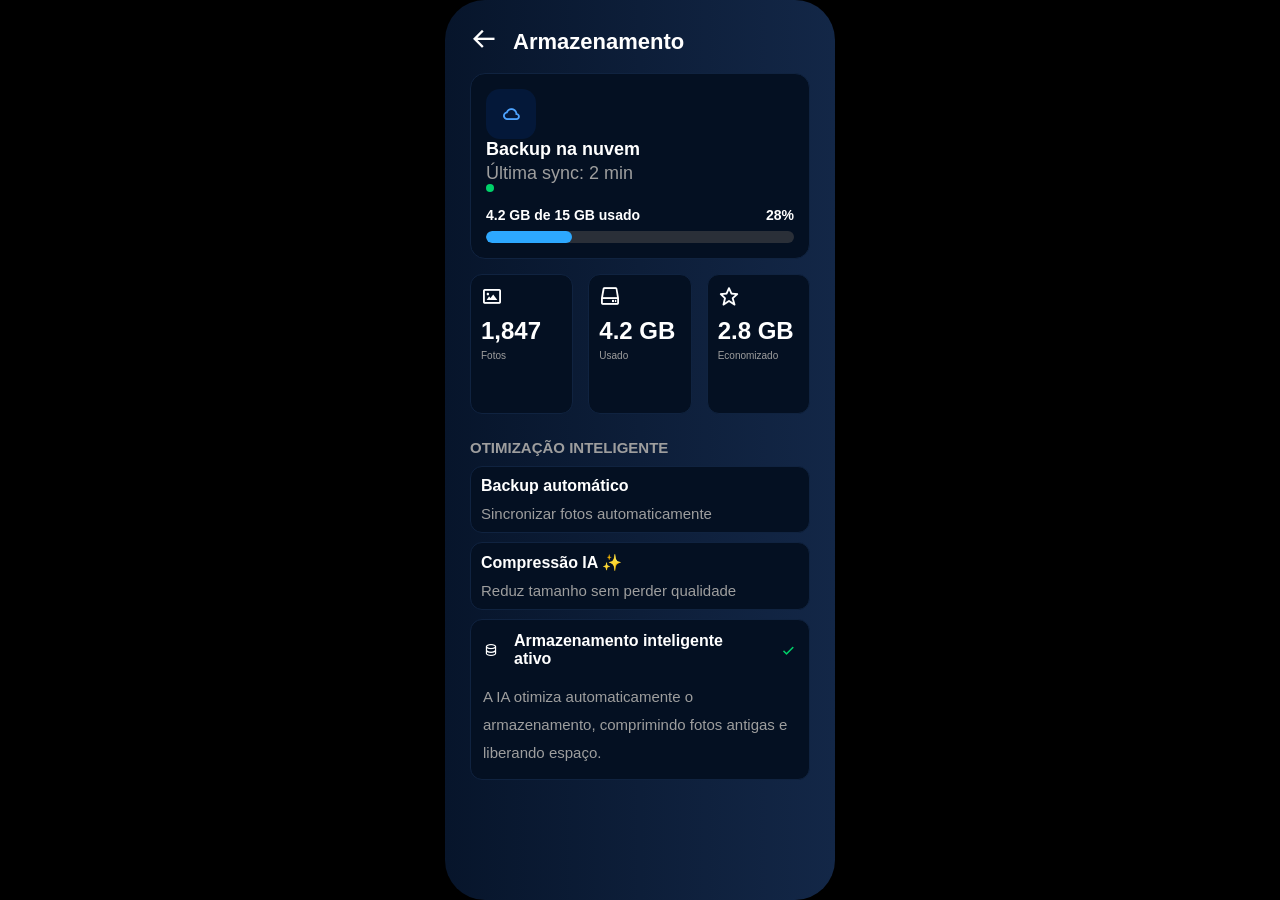
==== armazenamento.html @ 8c8d34b1 "feat/ add camera" ====
<!DOCTYPE html>
<html lang="pt-BR">
<head>
    <meta charset="UTF-8">
    <meta name="viewport" content="width=device-width, initial-scale=1.0">

    <link href="https://unpkg.com/boxicons@2.1.4/css/boxicons.min.css" rel="stylesheet">
     <link rel="stylesheet" href="./css/armazenamento.css">
     <link rel="stylesheet" href="./css/flexbox.css">

    <title>Armazenamento</title>
</head>

<body>

    <main class="armazenamento">

        <!-- TOPO -->
        <header class="topo-armazenamento">

            <a href="./index.html">
                <button class="voltar">
                    <i class='bx bx-arrow-back'></i>
                </button>
            </a>

            <h1>Armazenamento</h1>

        </header>

        <!-- BACKUP -->
        <section class="backup-card">

            <div class="backup-topo">

                <div class="icone-backup">
                    <i class='bx bx-cloud'></i>
                </div>

                <div class="texto-backup">
                    <h2>Backup na nuvem</h2>
                    <p>Última sync: 2 min</p>
                </div>

                <div class="status-online"></div>

            </div>

            <div class="backup-info">

                <span>4.2 GB de 15 GB usado</span>
                <span>28%</span>

            </div>

            <div class="barra">
                <div class="progresso"></div>
            </div>

        </section>

        <!-- CARDS -->
        <section class="cards-info">

            <div class="info-card">

                <i class='bx bx-image'></i>

                <h2>1,847</h2>

                <p>Fotos</p>

            </div>

            <div class="info-card">

                <i class='bx bx-hdd'></i>

                <h2>4.2 GB</h2>

                <p>Usado</p>

            </div>

            <div class="info-card">

                <i class='bx bx-star'></i>

                <h2>2.8 GB</h2>

                <p>Economizado</p>

            </div>

        </section>

        <section class="otimizacao">

            <h2>OTIMIZAÇÃO INTELIGENTE</h2>

            <div class="switch-card">

                <div>
                    <h3>Backup automático</h3>
                    <p>Sincronizar fotos automaticamente</p>
                </div>

        
            </div>

            <div class="switch-card">

                <div>
                    <h3>Compressão IA ✨</h3>
                    <p>Reduz tamanho sem perder qualidade</p>
                </div>


            </div>

        </section>

        <section class="ativo-card">

            <div class="ativo-topo">

                <i class='bx bx-data'></i>

                <h2>Armazenamento inteligente ativo</h2>

                <i class='bx bx-check check'></i>

            </div>

            <p>
                A IA otimiza automaticamente o armazenamento,
                comprimindo fotos antigas e liberando espaço.
            </p>

        </section>

    </main>

</body>
</html>
---- css/armazenamento.css ----
*{
    margin: 0;
    padding: 0;
    box-sizing: border-box;
    font-family: Arial, Helvetica, sans-serif;
}

body{
    background-color: black;
    color: white;
    min-height: 10vh;
}

.armazenamento{
    width: 390px;
    min-height: 100vh;
    background: linear-gradient(to right, #07152b, #132747);
    border-radius: 40px;
    padding: 25px;
}

.topo-armazenamento{
    margin-bottom: 15px;
}

.voltar{
    background: transparent;
    border: none;
    color: white;
    font-size: 28px;
    cursor: pointer;
}

.topo-armazenamento h1{
    font-size: 22px;
}

.backup-card{
    background: #041022;
    border: 1px solid #102340;
    border-radius: 15px;
    padding: 15px;
    margin-bottom: 15px;
}

.icone-backup{
    width: 50px;
    height: 50px;
    border-radius: 14px;
    background: rgba(0,100,255,0.1);
    color: #4da3ff;
    font-size: 20px;
}

.texto-backup h2{
    font-size: 18px;
    margin-bottom: 3px;
}

.texto-backup p{
    color: #9e9e9e;
    font-size: 18px;
}

.status-online{
    width: 8px;
    height: 8px;
    border-radius: 50%;

    background: #00d26a;
}

/* BARRA */

.backup-info{
    margin-top: 15px;
    margin-bottom: 8px;

    font-size: 14px;

    font-weight: bold;
}

.barra{
    width: 100%;
    height: 12px;

    background: #2a2f38;

    border-radius: 20px;

    overflow: hidden;
}

.progresso{
    width: 28%;
    height: 100%;

    background: #2da8ff;

    border-radius: 20px;
}


.cards-info{
    margin-bottom: 25px;
}

.info-card{
    background: #041022;

    border: 1px solid #102340;

    border-radius: 12px;

    padding: 10px;

    min-height: 140px;
}

.info-card i{
    font-size: 22px;

    margin-bottom: 10px;
}

.info-card h2{
    font-size: 24px;

    margin-bottom: 5px;
}

.info-card p{
    color: #9e9e9e;

    font-size: 10px;
}



.otimizacao h2{
    color: #9e9e9e;

    font-size: 15px;

    margin-bottom: 10px;
}

.switch-card{
    background: #041022;
    border: 1px solid #102340;
    border-radius: 12px;
    padding: 10px;
    margin-bottom: 9px;
}

.switch-card h3{
    font-size: 16px;
    margin-bottom: 10px;
}

.switch-card p{
    color: #9e9e9e;
    font-size: 15px;
}

.switch{
    position: relative;
    width: 50px;
    height: 24px;
}

.switch input{
    display: none;
}

.slider{
    position: absolute;
    background: #2f6fff;
    border-radius: 24px;
}

.slider::before{
    position: absolute;
    width: 26px;
    height: 26px;
    right: 4px;
    top: 4px;
    border-radius: 50%;
    background: white;
}


.ativo-card{
    background: #041022;
    border: 1px solid #102340;
    border-radius: 12px;
    padding: 12px;
}

.ativo-topo h2{
    font-size: 16px;
}

.check{
    color: #00d26a;
    font-size: 18px;
}

.ativo-card p{
    margin-top: 15px;
    color: #9e9e9e;
    font-size: 15px;
    line-height: 28px;
}
---- css/flexbox.css ----
body{
    display: flex;
    justify-content: center;
    align-items: center;
}

.camera{
    display: flex;
    flex-direction: column;
    justify-content: space-between;
}


.topo{
    display: flex;
    justify-content: space-between;
    align-items: center;
}


.zoom{
    display: flex;
    flex-direction: column;
    align-items: center;

    gap: 25px;
}

.modos{
    display: flex;
    justify-content: space-around;
    align-items: center;
}

.rodape{
    display: flex;
    justify-content: space-around;
    align-items: center;
}
.topo-config{
    display: flex;
    align-items: center;

    gap: 15px;
}

/* CARD */

.card{
    display: flex;
    justify-content: space-between;
    align-items: center;
}

/* CARD CONFIG */

.card-config{
    display: flex;
    justify-content: space-between;
    align-items: center;
}

.icone-texto{
    display: flex;
    align-items: center;

    gap: 15px;
}

.topo-status{
    display: flex;
    align-items: center;

    gap: 15px;
}


.sistema-card{
    display: flex;
    align-items: center;

    gap: 20px;
}

.icone-status{
    display: flex;
    justify-content: center;
    align-items: center;
}

/* GRID */

.grid-recursos{
    display: flex;
    flex-wrap: wrap;

    gap: 15px;

    margin-bottom: 40px;
}

.recurso-card{
    flex: 1 1 160px;
}

/* BARRAS */

.barra-texto{
    display: flex;
    justify-content: space-between;
    align-items: center;
}

.topo-armazenamento{
    display: flex;
    align-items: center;

    gap: 15px;
}

/

.backup-topo{
    display: flex;
    align-items: center;
    justify-content: space-between;

    gap: 18px;
}

.icone-backup{
    display: flex;
    justify-content: center;
    align-items: center;
}

.texto-backup{
    flex: 1;
}

.backup-info{
    display: flex;
    justify-content: space-between;
}


.cards-info{
    display: flex;
    gap: 15px;
}

.info-card{
    flex: 1;
}

.switch-card{
    display: flex;
    justify-content: space-between;
    align-items: center;
}

.ativo-topo{
    display: flex;
    align-items: center;
    gap: 15px;
}

.check{
    margin-left: auto;
}
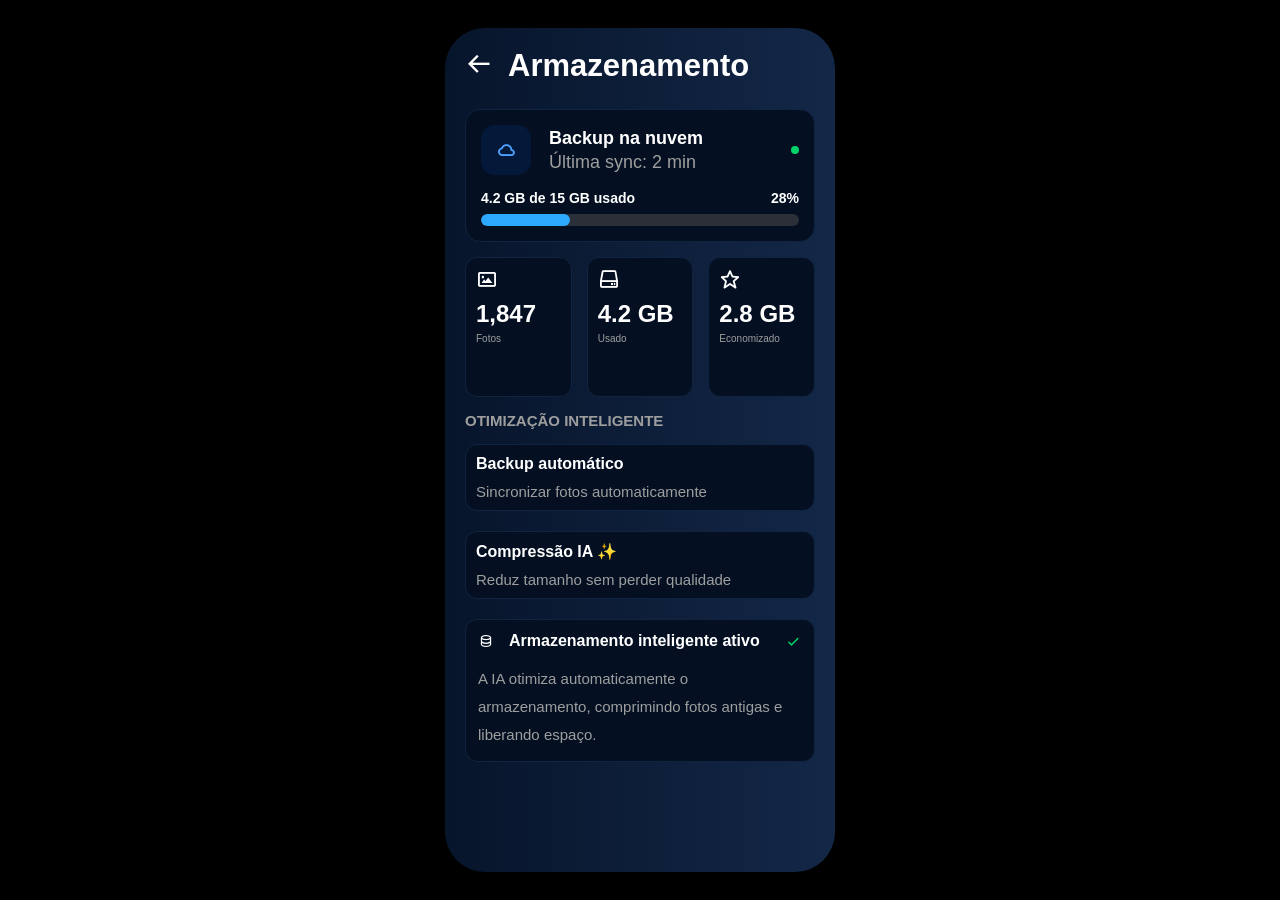
==== commit ac40a59b: "fix/css e html" ====
--- a/armazenamento.html
+++ b/armazenamento.html
@@ -13,36 +13,33 @@
 
 <body>
 
-    <main class="armazenamento">
+<main class="armazenamento">
 
-        <!-- TOPO -->
-        <header class="topo-armazenamento">
+    <header class="topo-armazenamento">
 
-            <a href="./index.html">
-                <button class="voltar">
-                    <i class='bx bx-arrow-back'></i>
-                </button>
-            </a>
+        <a href="./index.html">
+            <button class="voltar">
+                 <i class='bx bx-arrow-back'></i>
+            </button>
+        </a>
 
-            <h1>Armazenamento</h1>
+        <h1>Armazenamento</h1>
 
-        </header>
+    </header>
 
-        <!-- BACKUP -->
-        <section class="backup-card">
+    <section class="backup-card">
 
-            <div class="backup-topo">
+        <div class="backup-topo">
+            <div class="icone-backup">
+                <i class='bx bx-cloud'></i>
+            </div>
 
-                <div class="icone-backup">
-                    <i class='bx bx-cloud'></i>
-                </div>
+            <div class="texto-backup">
+                <h2>Backup na nuvem</h2>
+                <p>Última sync: 2 min</p>
+            </div>
 
-                <div class="texto-backup">
-                    <h2>Backup na nuvem</h2>
-                    <p>Última sync: 2 min</p>
-                </div>
-
-                <div class="status-online"></div>
+            <div class="status-online"></div>
 
             </div>
 
@@ -57,20 +54,16 @@
                 <div class="progresso"></div>
             </div>
 
-        </section>
+   </section>
 
-        <!-- CARDS -->
-        <section class="cards-info">
+    <section class="cards-info">
 
-            <div class="info-card">
+        <div class="info-card">
+            <i class='bx bx-image'></i>
+            <h2>1,847</h2>
 
-                <i class='bx bx-image'></i>
-
-                <h2>1,847</h2>
-
-                <p>Fotos</p>
-
-            </div>
+            <p>Fotos</p>
+        </div>
 
             <div class="info-card">
 
@@ -92,9 +85,9 @@
 
             </div>
 
-        </section>
+    </section>
 
-        <section class="otimizacao">
+    <section class="otimizacao">
 
             <h2>OTIMIZAÇÃO INTELIGENTE</h2>
 
--- a/css/armazenamento.css
+++ b/css/armazenamento.css
@@ -6,17 +6,20 @@
 }
 
 body{
+    height: 100vh;
     background-color: black;
     color: white;
-    min-height: 10vh;
+  
 }
 
 .armazenamento{
     width: 390px;
-    min-height: 100vh;
+    height: 844px;
     background: linear-gradient(to right, #07152b, #132747);
     border-radius: 40px;
-    padding: 25px;
+    position: relative;
+    padding: 20px;
+  
 }
 
 .topo-armazenamento{
@@ -32,7 +35,7 @@
 }
 
 .topo-armazenamento h1{
-    font-size: 22px;
+    font-size: 31px;
 }
 
 .backup-card{
@@ -40,7 +43,8 @@
     border: 1px solid #102340;
     border-radius: 15px;
     padding: 15px;
-    margin-bottom: 15px;
+    margin-top: 25px;
+
 }
 
 .icone-backup{
@@ -66,73 +70,57 @@
     width: 8px;
     height: 8px;
     border-radius: 50%;
-
     background: #00d26a;
 }
 
-/* BARRA */
 
 .backup-info{
     margin-top: 15px;
     margin-bottom: 8px;
-
     font-size: 14px;
-
     font-weight: bold;
 }
 
 .barra{
     width: 100%;
     height: 12px;
-
     background: #2a2f38;
-
     border-radius: 20px;
-
     overflow: hidden;
 }
 
 .progresso{
     width: 28%;
     height: 100%;
-
     background: #2da8ff;
-
     border-radius: 20px;
 }
 
 
 .cards-info{
-    margin-bottom: 25px;
+    margin-top: 15px;
 }
 
 .info-card{
     background: #041022;
-
-    border: 1px solid #102340;
-
+    border: 1px solid #102340;
     border-radius: 12px;
-
     padding: 10px;
-
     min-height: 140px;
 }
 
 .info-card i{
     font-size: 22px;
-
     margin-bottom: 10px;
 }
 
 .info-card h2{
     font-size: 24px;
-
     margin-bottom: 5px;
 }
 
 .info-card p{
     color: #9e9e9e;
-
     font-size: 10px;
 }
 
@@ -140,10 +128,9 @@
 
 .otimizacao h2{
     color: #9e9e9e;
-
     font-size: 15px;
-
-    margin-bottom: 10px;
+    margin-bottom: 15px;
+    margin-top: 15px;
 }
 
 .switch-card{
@@ -151,7 +138,7 @@
     border: 1px solid #102340;
     border-radius: 12px;
     padding: 10px;
-    margin-bottom: 9px;
+    margin-bottom: 20px;
 }
 
 .switch-card h3{
--- a/css/flexbox.css
+++ b/css/flexbox.css
@@ -44,7 +44,6 @@
     gap: 15px;
 }
 
-/* CARD */
 
 .card{
     display: flex;
@@ -52,7 +51,7 @@
     align-items: center;
 }
 
-/* CARD CONFIG */
+
 
 .card-config{
     display: flex;
@@ -118,7 +117,6 @@
     gap: 15px;
 }
 
-/
 
 .backup-topo{
     display: flex;
